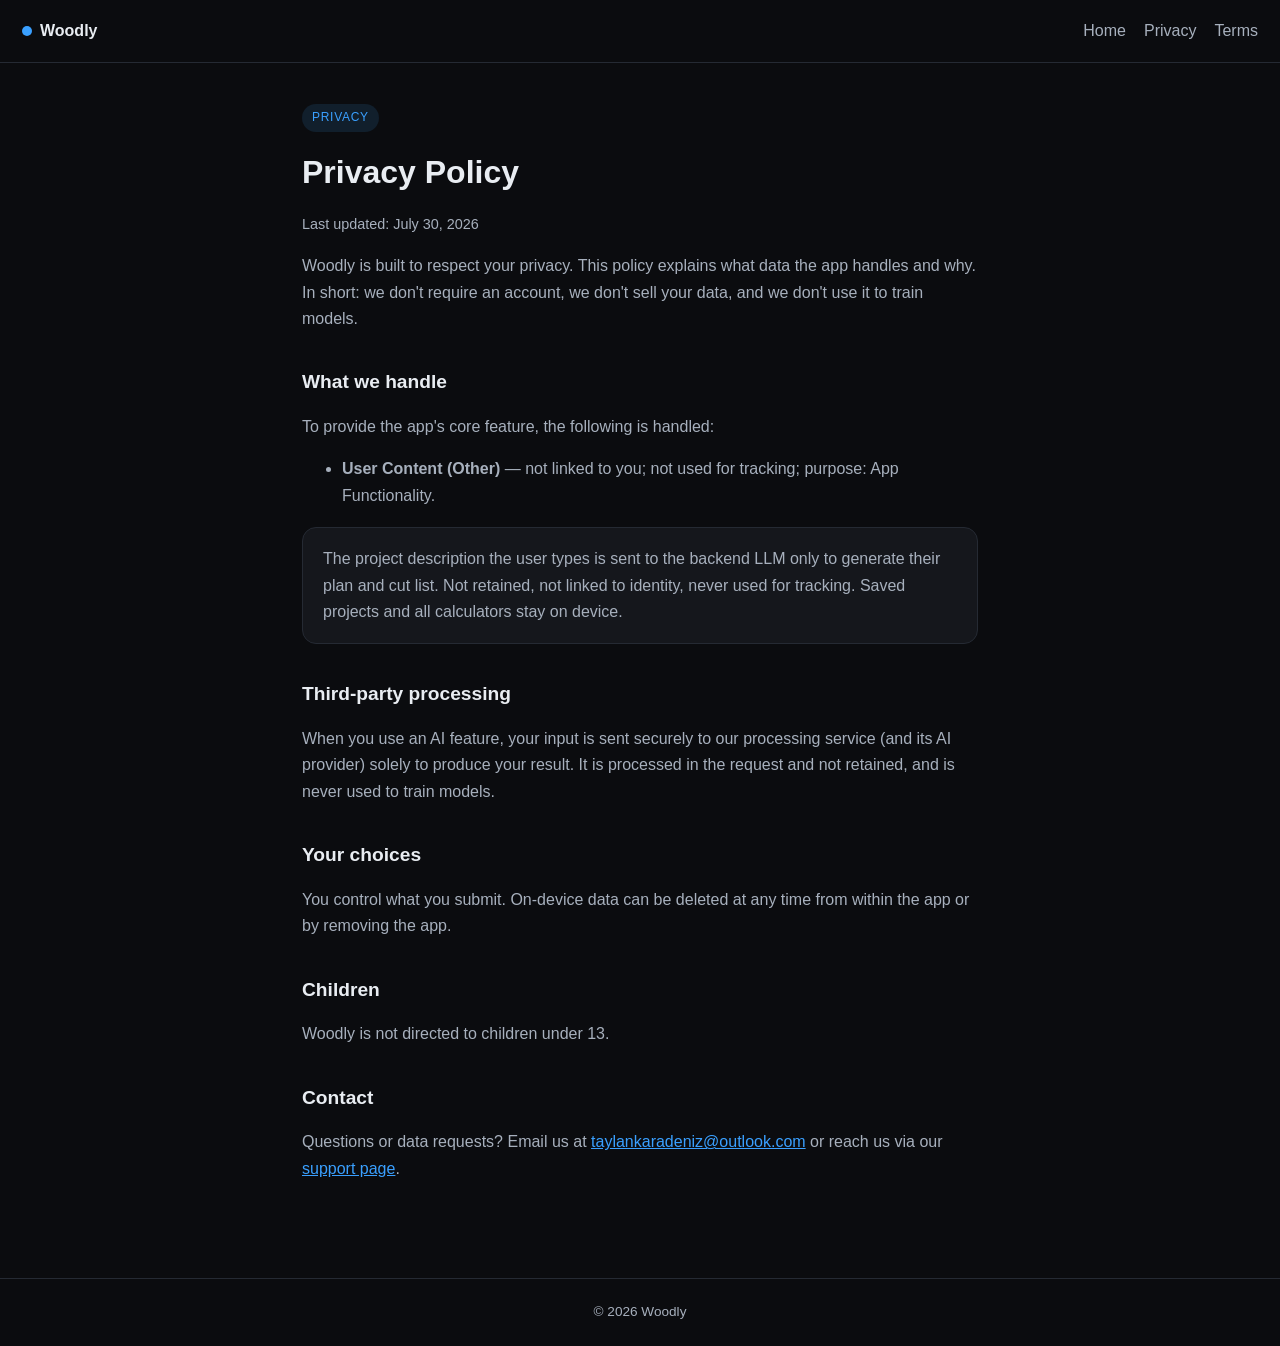
==== privacy.html @ 2c8a0c49 "update privacy.html" ====
<!DOCTYPE html>
<html lang="en"><head><meta charset="utf-8">
<meta name="viewport" content="width=device-width, initial-scale=1">
<title>Woodly — Privacy Policy</title>
<link rel="stylesheet" href="style.css"></head><body>
<nav><a class="brand" href="./"><span class="dot"></span> Woodly</a>
<div class="links"><a href="index.html">Home</a><a href="privacy.html">Privacy</a><a href="terms.html">Terms</a></div></nav>
<div class="wrap"><span class="tag">Privacy</span><h1>Privacy Policy</h1>
<p class="small">Last updated: July 30, 2026</p>
<p class="muted">Woodly is built to respect your privacy. This policy explains what data the app
handles and why. In short: we don't require an account, we don't sell your data, and we don't use
it to train models.</p>
<h2>What we handle</h2><p class='muted'>To provide the app's core feature, the following is handled:</p><ul class='muted'><li><strong>User Content (Other)</strong> — not linked to you; not used for tracking; purpose: App Functionality.</li></ul><div class='card muted'>The project description the user types is sent to the backend LLM only to generate their plan and cut list. Not retained, not linked to identity, never used for tracking. Saved projects and all calculators stay on device.</div>
<h2>Third-party processing</h2>
<p class="muted">When you use an AI feature, your input is sent securely to our processing service
(and its AI provider) solely to produce your result. It is processed in the request and not retained,
and is never used to train models.</p>
<h2>Your choices</h2>
<p class="muted">You control what you submit. On-device data can be deleted at any time from within
the app or by removing the app.</p>
<h2>Children</h2>
<p class="muted">Woodly is not directed to children under 13.</p>
<h2>Contact</h2>
<p class="muted">Questions or data requests? Email us at <a href="mailto:taylankaradeniz@outlook.com">taylankaradeniz@outlook.com</a> or reach us via our <a href="index.html">support page</a>.</p>
</div><footer>© 2026 Woodly</footer></body></html>
---- style.css ----
:root{--bg:#0b0c0f;--card:#15171c;--fg:#e9edf2;--muted:#a7b0bd;--accent:#3aa0ff;--line:#252a33}
*{box-sizing:border-box}body{margin:0;background:var(--bg);color:var(--fg);
font:16px/1.65 -apple-system,BlinkMacSystemFont,"Segoe UI",Roboto,Helvetica,Arial,sans-serif}
nav{display:flex;align-items:center;justify-content:space-between;padding:18px 22px;border-bottom:1px solid var(--line)}
nav .brand{font-weight:700;text-decoration:none;color:var(--fg);display:flex;align-items:center;gap:8px}
nav .dot{width:10px;height:10px;border-radius:50%;background:var(--accent);display:inline-block}
nav .links a{color:var(--muted);text-decoration:none;margin-left:18px}
.wrap{max-width:720px;margin:0 auto;padding:40px 22px 80px}
.tag{display:inline-block;font-size:12px;letter-spacing:.06em;text-transform:uppercase;color:var(--accent);
background:rgba(58,160,255,.12);padding:4px 10px;border-radius:999px}
h1{font-size:2rem;margin:14px 0 4px}h2{margin-top:34px;font-size:1.2rem}
.small{color:var(--muted);font-size:.9rem}.muted{color:var(--muted)}
a{color:var(--accent)}.card{background:var(--card);border:1px solid var(--line);border-radius:14px;padding:18px 20px;margin:18px 0}
footer{border-top:1px solid var(--line);color:var(--muted);font-size:.85rem;padding:22px;text-align:center}
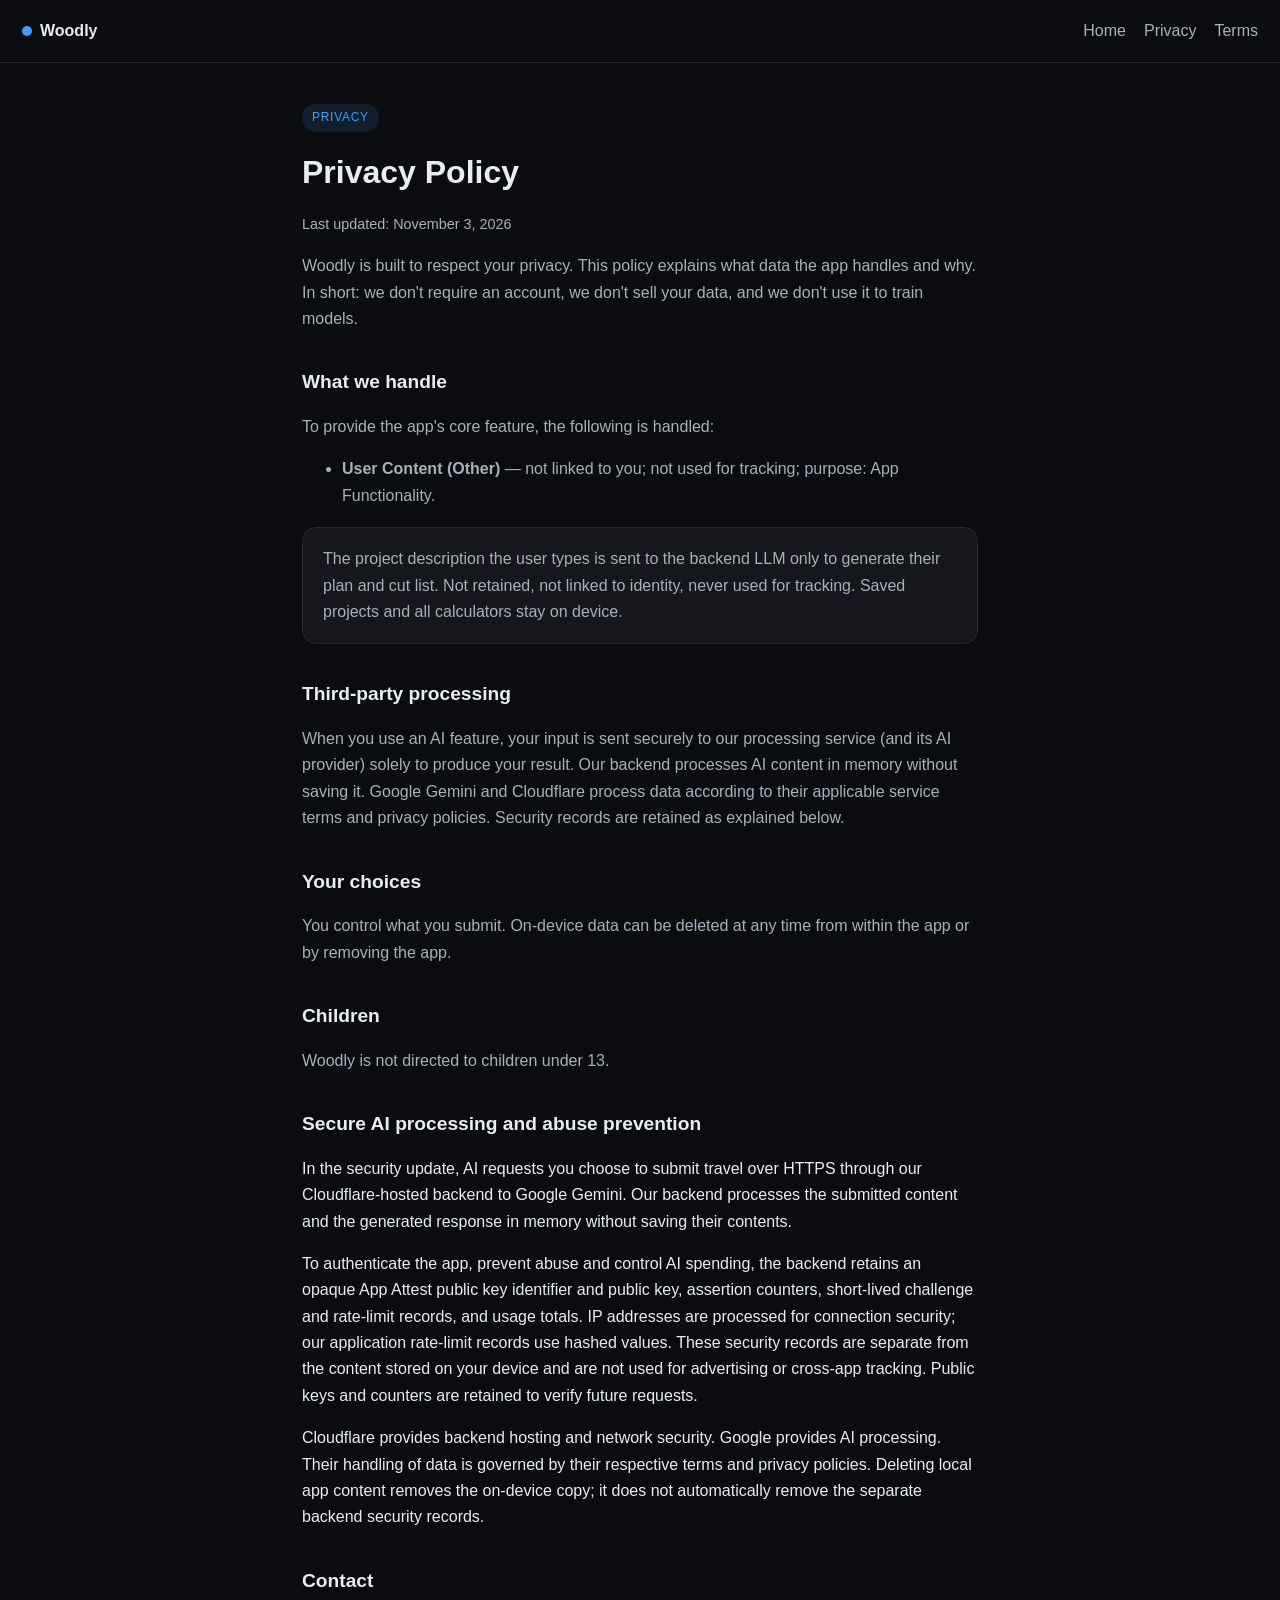
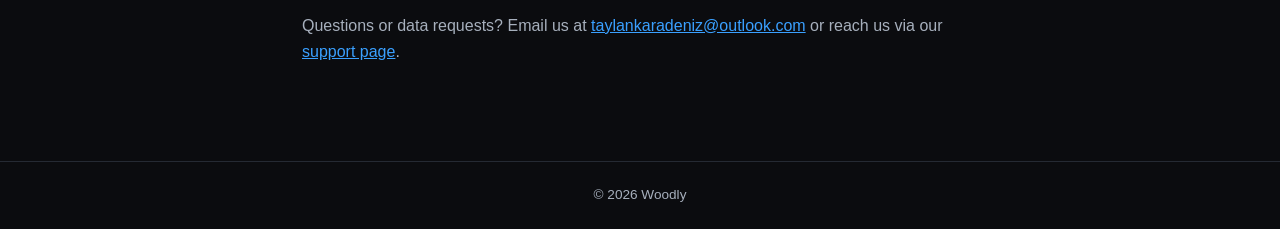
==== commit 6312fd40: "Explain secured AI processing and app authentication records" ====
--- a/privacy.html
+++ b/privacy.html
@@ -6,20 +6,23 @@
 <nav><a class="brand" href="./"><span class="dot"></span> Woodly</a>
 <div class="links"><a href="index.html">Home</a><a href="privacy.html">Privacy</a><a href="terms.html">Terms</a></div></nav>
 <div class="wrap"><span class="tag">Privacy</span><h1>Privacy Policy</h1>
-<p class="small">Last updated: July 30, 2026</p>
+<p class="small">Last updated: November 3, 2026</p>
 <p class="muted">Woodly is built to respect your privacy. This policy explains what data the app
 handles and why. In short: we don't require an account, we don't sell your data, and we don't use
 it to train models.</p>
 <h2>What we handle</h2><p class='muted'>To provide the app's core feature, the following is handled:</p><ul class='muted'><li><strong>User Content (Other)</strong> — not linked to you; not used for tracking; purpose: App Functionality.</li></ul><div class='card muted'>The project description the user types is sent to the backend LLM only to generate their plan and cut list. Not retained, not linked to identity, never used for tracking. Saved projects and all calculators stay on device.</div>
 <h2>Third-party processing</h2>
 <p class="muted">When you use an AI feature, your input is sent securely to our processing service
-(and its AI provider) solely to produce your result. It is processed in the request and not retained,
-and is never used to train models.</p>
+(and its AI provider) solely to produce your result. Our backend processes AI content in memory without saving it. Google Gemini and Cloudflare process data according to their applicable service terms and privacy policies. Security records are retained as explained below.</p>
 <h2>Your choices</h2>
 <p class="muted">You control what you submit. On-device data can be deleted at any time from within
 the app or by removing the app.</p>
 <h2>Children</h2>
 <p class="muted">Woodly is not directed to children under 13.</p>
+<section id="secure-ai-processing-20261031"><h2>Secure AI processing and abuse prevention</h2>
+<p>In the security update, AI requests you choose to submit travel over HTTPS through our Cloudflare-hosted backend to Google Gemini. Our backend processes the submitted content and the generated response in memory without saving their contents.</p>
+<p>To authenticate the app, prevent abuse and control AI spending, the backend retains an opaque App Attest public key identifier and public key, assertion counters, short-lived challenge and rate-limit records, and usage totals. IP addresses are processed for connection security; our application rate-limit records use hashed values. These security records are separate from the content stored on your device and are not used for advertising or cross-app tracking. Public keys and counters are retained to verify future requests.</p>
+<p>Cloudflare provides backend hosting and network security. Google provides AI processing. Their handling of data is governed by their respective terms and privacy policies. Deleting local app content removes the on-device copy; it does not automatically remove the separate backend security records.</p></section>
 <h2>Contact</h2>
 <p class="muted">Questions or data requests? Email us at <a href="mailto:taylankaradeniz@outlook.com">taylankaradeniz@outlook.com</a> or reach us via our <a href="index.html">support page</a>.</p>
 </div><footer>© 2026 Woodly</footer></body></html>
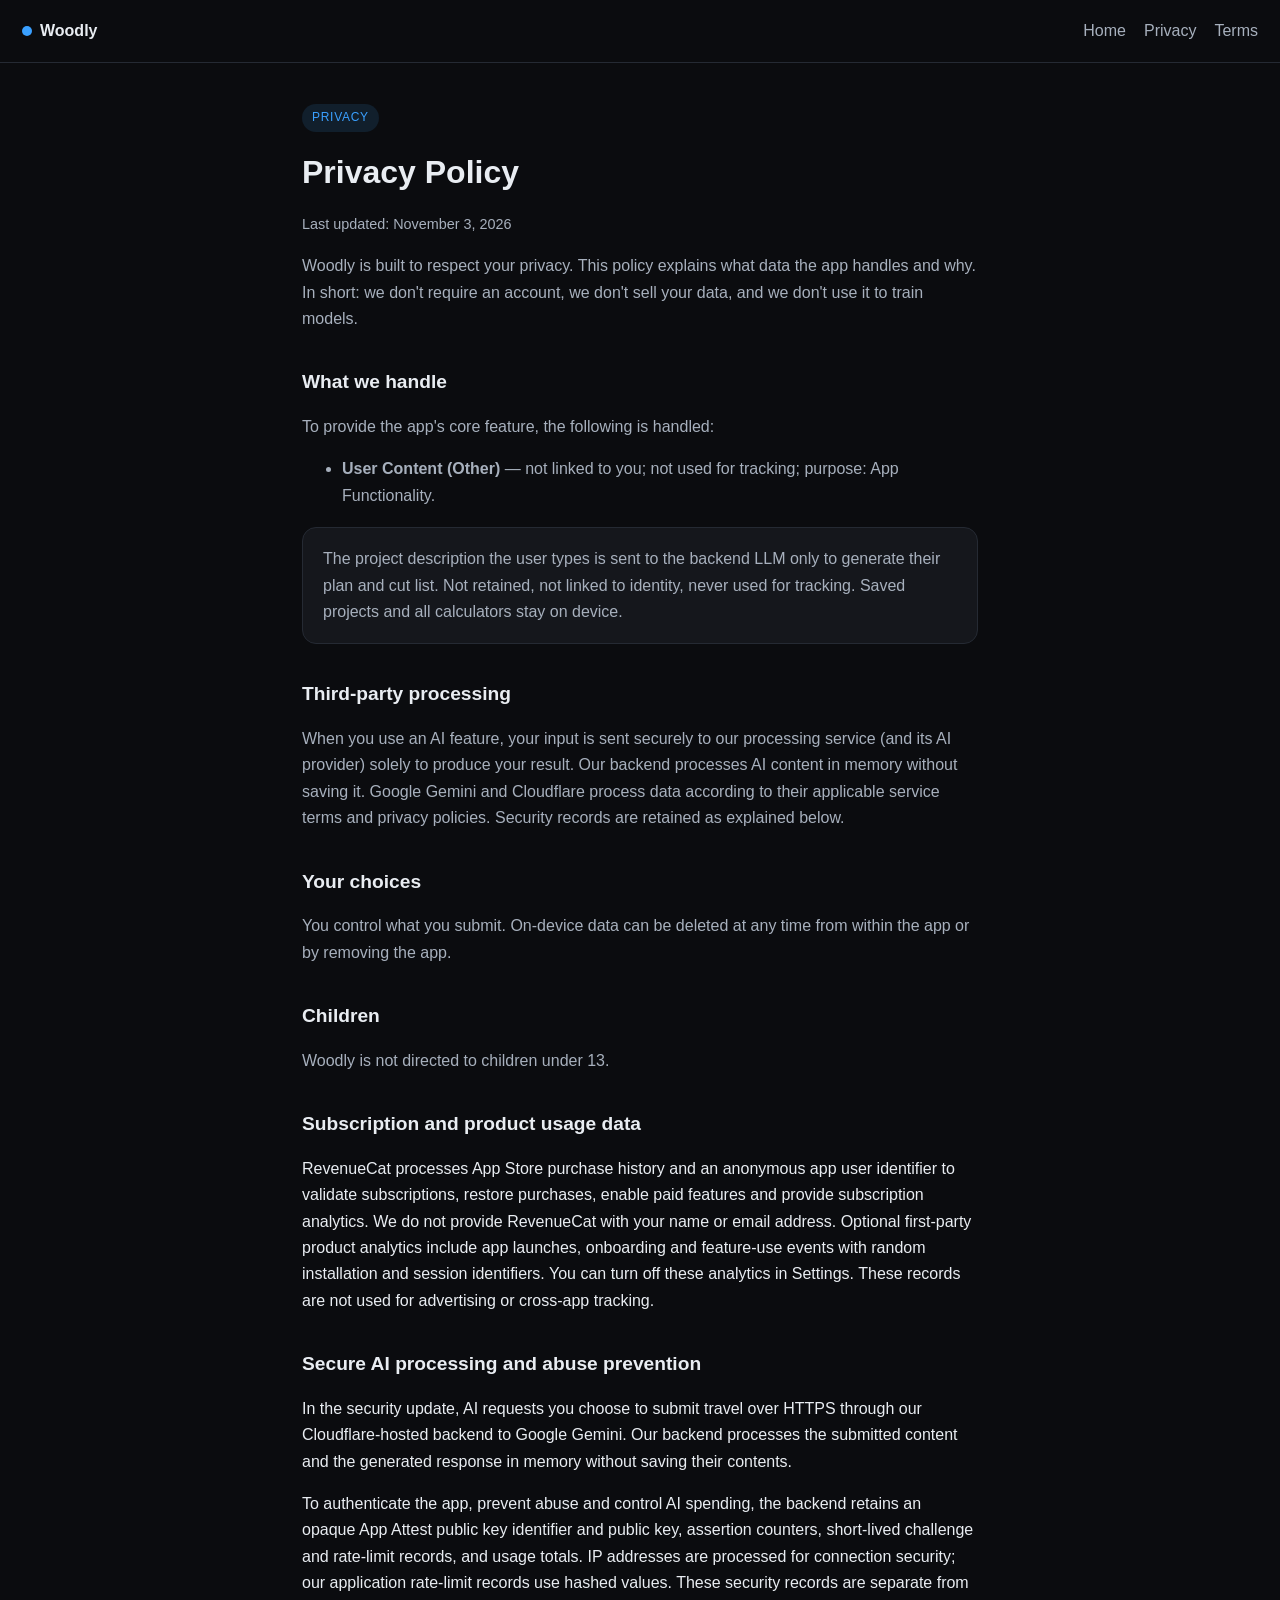
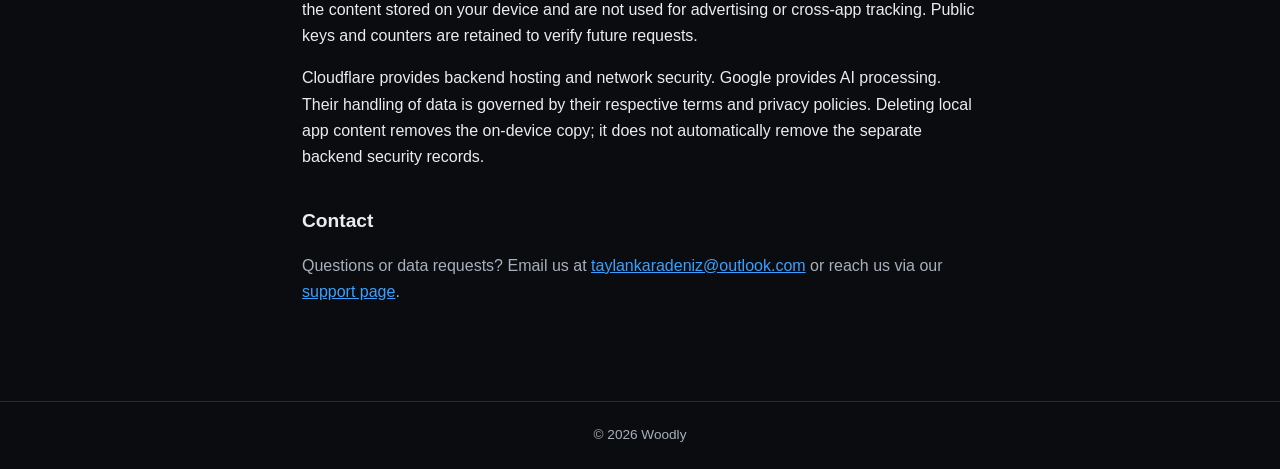
==== commit d457b075: "Disclose subscription validation and optional usage analytics" ====
--- a/privacy.html
+++ b/privacy.html
@@ -19,7 +19,7 @@
 the app or by removing the app.</p>
 <h2>Children</h2>
 <p class="muted">Woodly is not directed to children under 13.</p>
-<section id="secure-ai-processing-20261031"><h2>Secure AI processing and abuse prevention</h2>
+<h2>Subscription and product usage data</h2><p>RevenueCat processes App Store purchase history and an anonymous app user identifier to validate subscriptions, restore purchases, enable paid features and provide subscription analytics. We do not provide RevenueCat with your name or email address. Optional first-party product analytics include app launches, onboarding and feature-use events with random installation and session identifiers. You can turn off these analytics in Settings. These records are not used for advertising or cross-app tracking.</p><section id="secure-ai-processing-20261031"><h2>Secure AI processing and abuse prevention</h2>
 <p>In the security update, AI requests you choose to submit travel over HTTPS through our Cloudflare-hosted backend to Google Gemini. Our backend processes the submitted content and the generated response in memory without saving their contents.</p>
 <p>To authenticate the app, prevent abuse and control AI spending, the backend retains an opaque App Attest public key identifier and public key, assertion counters, short-lived challenge and rate-limit records, and usage totals. IP addresses are processed for connection security; our application rate-limit records use hashed values. These security records are separate from the content stored on your device and are not used for advertising or cross-app tracking. Public keys and counters are retained to verify future requests.</p>
 <p>Cloudflare provides backend hosting and network security. Google provides AI processing. Their handling of data is governed by their respective terms and privacy policies. Deleting local app content removes the on-device copy; it does not automatically remove the separate backend security records.</p></section>
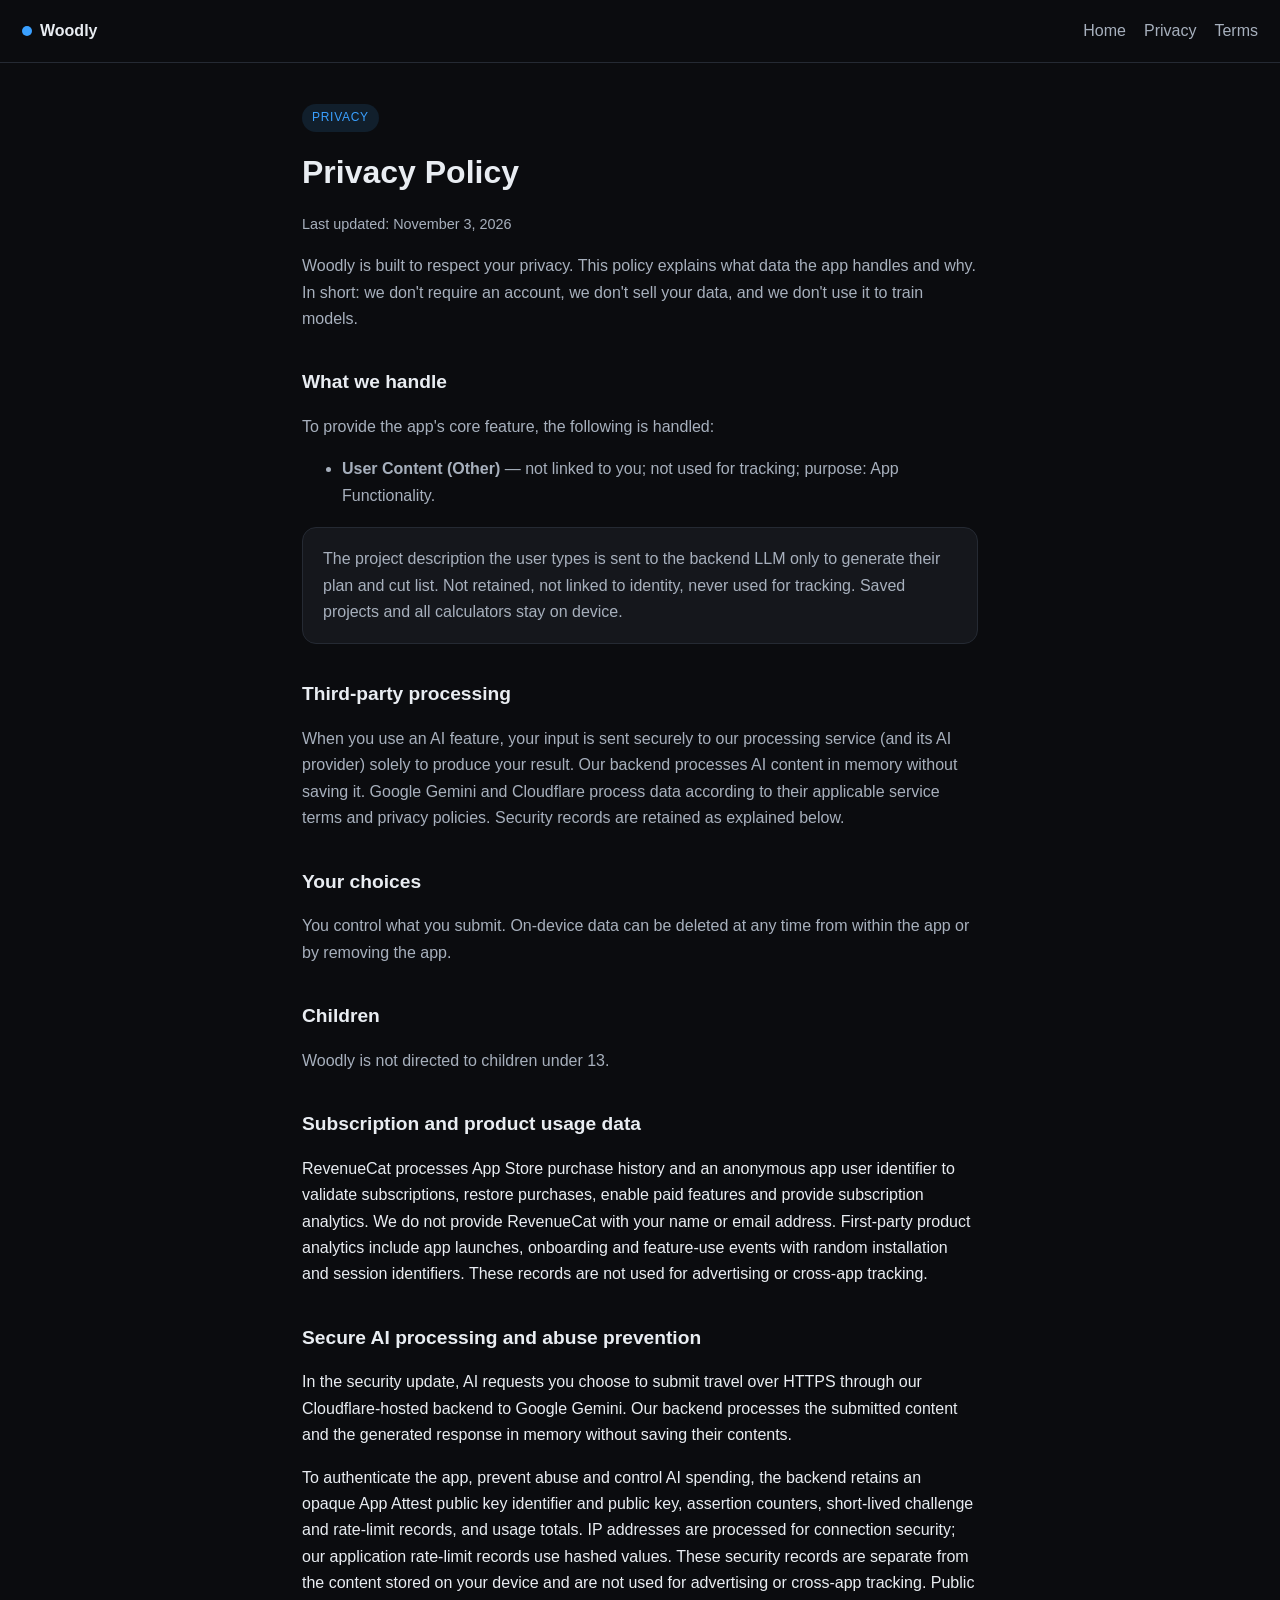
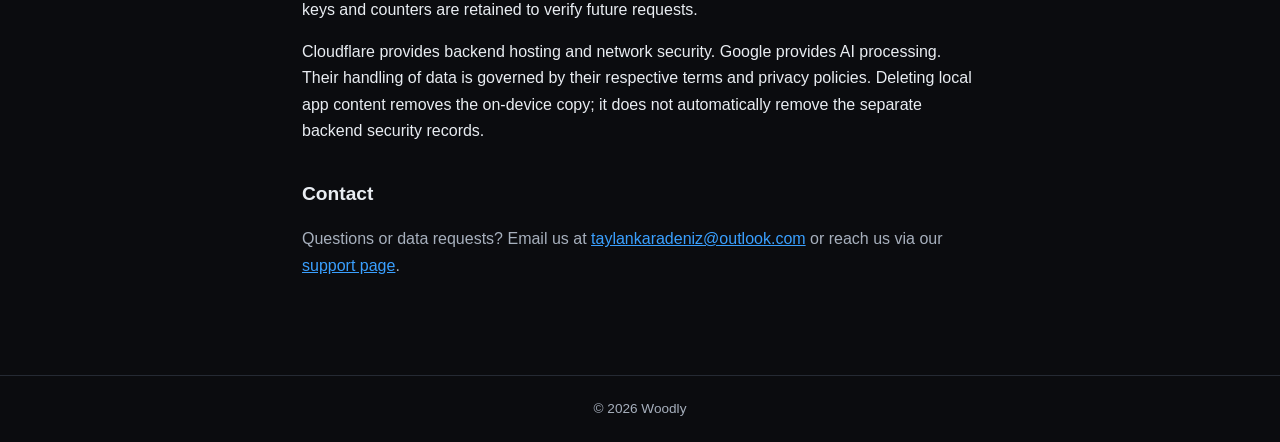
==== commit 00797eb2: "Match analytics disclosure to the current Settings controls" ====
--- a/privacy.html
+++ b/privacy.html
@@ -19,7 +19,7 @@
 the app or by removing the app.</p>
 <h2>Children</h2>
 <p class="muted">Woodly is not directed to children under 13.</p>
-<h2>Subscription and product usage data</h2><p>RevenueCat processes App Store purchase history and an anonymous app user identifier to validate subscriptions, restore purchases, enable paid features and provide subscription analytics. We do not provide RevenueCat with your name or email address. Optional first-party product analytics include app launches, onboarding and feature-use events with random installation and session identifiers. You can turn off these analytics in Settings. These records are not used for advertising or cross-app tracking.</p><section id="secure-ai-processing-20261031"><h2>Secure AI processing and abuse prevention</h2>
+<h2>Subscription and product usage data</h2><p>RevenueCat processes App Store purchase history and an anonymous app user identifier to validate subscriptions, restore purchases, enable paid features and provide subscription analytics. We do not provide RevenueCat with your name or email address. First-party product analytics include app launches, onboarding and feature-use events with random installation and session identifiers. These records are not used for advertising or cross-app tracking.</p><section id="secure-ai-processing-20261031"><h2>Secure AI processing and abuse prevention</h2>
 <p>In the security update, AI requests you choose to submit travel over HTTPS through our Cloudflare-hosted backend to Google Gemini. Our backend processes the submitted content and the generated response in memory without saving their contents.</p>
 <p>To authenticate the app, prevent abuse and control AI spending, the backend retains an opaque App Attest public key identifier and public key, assertion counters, short-lived challenge and rate-limit records, and usage totals. IP addresses are processed for connection security; our application rate-limit records use hashed values. These security records are separate from the content stored on your device and are not used for advertising or cross-app tracking. Public keys and counters are retained to verify future requests.</p>
 <p>Cloudflare provides backend hosting and network security. Google provides AI processing. Their handling of data is governed by their respective terms and privacy policies. Deleting local app content removes the on-device copy; it does not automatically remove the separate backend security records.</p></section>
